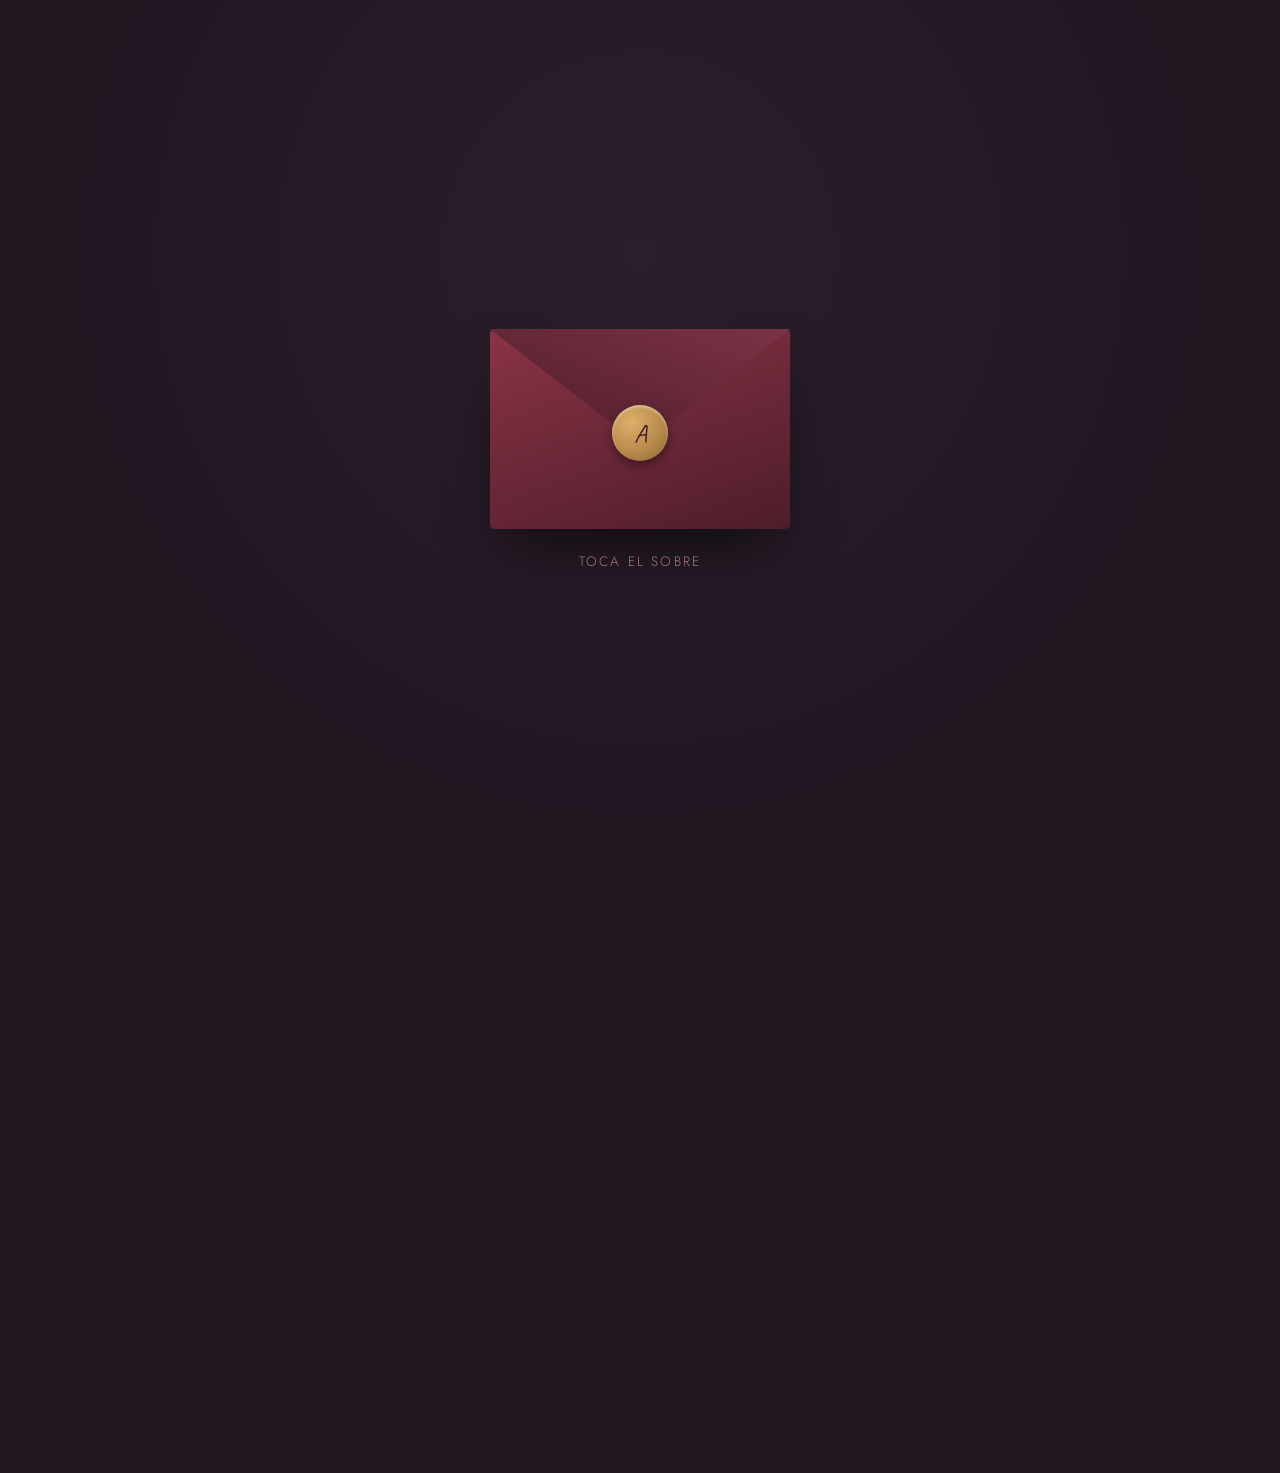
==== index.html @ 2d7c3dc6 "Update and rename index (6).html to index.html" ====
<!DOCTYPE html>
<html lang="es">
<head>
<meta charset="UTF-8" />
<meta name="viewport" content="width=device-width, initial-scale=1" />
<title>Para ti, Caro</title>
<link rel="preconnect" href="https://fonts.googleapis.com">
<link rel="preconnect" href="https://fonts.gstatic.com" crossorigin>
<link href="https://fonts.googleapis.com/css2?family=Playfair+Display:ital,wght@0,600;0,700;1,600&family=EB+Garamond:ital,wght@0,400;0,500;1,400;1,500&family=Caveat:wght@500;600;700&family=Jost:wght@300;400;500&display=swap" rel="stylesheet">
<link rel="stylesheet" href="style.css">
</head>
<body>

  <div class="scene-envelope" id="envelopeScene">
    <div class="ambient-particles" id="particles" aria-hidden="true"></div>
    <div class="envelope-wrap">
      <button class="envelope" id="envelopeBtn" aria-label="Abrir la carta">
        <div class="envelope-back"></div>
        <div class="letter-peek"></div>
        <div class="envelope-flap"></div>
        <div class="wax-seal">A</div>
      </button>
      <p class="envelope-hint">Toca el sobre</p>
    </div>
  </div>

  <div class="scene-letter">
    <main class="letter-card">
      <p class="dateline" id="dateline"></p>
      <p class="salutation">Para ti, <span class="script">Caro</span></p>

      <section class="letter-body">
        <p class="reveal">Sé que hemos pasado por momentos difíciles y que mis errores pesaron mucho en nuestra relación. He estado pensando profundamente en todo, en lo que fuimos y en lo valioso que es lo que construimos juntos.</p>
        <p class="reveal">Quiero pedirte perdón de todo corazón por cada vez que te hice sentir mal, por los desacuerdos y por todo el dolor que mis acciones o faltas de sinceridad pudieron causarte. Reconozco mis fallas y me duele enormemente saber que te lastimé.</p>
        <p class="reveal">Eres una persona sumamente especial para mí, y los momentos más bonitos que tengo guardados son a tu lado. Sé que reconstruir la confianza toma tiempo y que las cosas no se borran de la noche a la mañana, pero mi arrepentimiento es sincero y mi deseo de hacer las cosas bien también.</p>
        <p class="reveal">Si en tu corazón todavía queda un espacio y deseas darme la oportunidad de demostrarte un cambio real, me encantaría saber si quieres volver a intentarlo conmigo y caminar de la mano otra vez.</p>
        <p class="reveal">Gracias por haber sido parte de mi vida y por todo lo bonito que me has enseñado. Pase lo que pase, siempre te tendré un cariño inmenso.</p>
      </section>

      <footer class="letter-sign reveal">
        <p class="sign-off">Con todo mi cariño,</p>
        <p class="signature">Axel</p>
      </footer>

      <section class="reply-box reveal" id="replyBox">
        <p class="reply-question">Cuando estés lista, me encantaría saber qué sientes.</p>
        <div class="reply-actions">
          <button class="btn btn-primary" data-reply="yes">Sí, quiero intentarlo 💛</button>
          <button class="btn btn-secondary" data-reply="wait">Necesito más tiempo</button>
        </div>
        <p class="reply-response" id="replyResponse" aria-live="polite"></p>
        <button class="reset-reply" id="resetReply" hidden>Cambiar respuesta</button>
      </section>
    </main>
  </div>

<script src="script.js"></script>
</body>
</html>
---- style.css ----
:root{
  --paper:#f3e8d8;
  --ink:#2e211c;
  --ink-soft:#4a3831;
  --wine:#6e2a3a;
  --wine-dark:#4e1d29;
  --wine-bright:#8a3347;
  --rose:#c98a93;
  --gold:#b98b4e;
  --night:#1f1620;
  --night-2:#2b1e2c;
}

*{box-sizing:border-box;}
html,body{
  margin:0;
  height:100%;
  background:var(--night);
  overflow:hidden;
}
body{
  font-family:'EB Garamond', serif;
  color:var(--ink);
  -webkit-font-smoothing:antialiased;
}

/* ---------- Escena 1: el sobre ---------- */
.scene-envelope{
  position:fixed;
  inset:0;
  z-index:10;
  display:flex;
  flex-direction:column;
  align-items:center;
  justify-content:center;
  gap:28px;
  background:
    radial-gradient(ellipse at 50% 28%, var(--night-2), var(--night) 72%);
  transition:opacity .8s ease;
}
.scene-envelope.fade-out{
  opacity:0;
  pointer-events:none;
}

.ambient-particles{
  position:absolute;
  inset:0;
  overflow:hidden;
  pointer-events:none;
}
.particle{
  position:absolute;
  bottom:-10px;
  width:3px;
  height:3px;
  border-radius:50%;
  background:var(--gold);
  opacity:0;
  animation-name:float-up;
  animation-timing-function:ease-in;
  animation-iteration-count:infinite;
}
@keyframes float-up{
  0%{ transform:translateY(0); opacity:0; }
  12%{ opacity:.55; }
  85%{ opacity:.35; }
  100%{ transform:translateY(-70vh); opacity:0; }
}

.envelope-wrap{
  position:relative;
  display:flex;
  flex-direction:column;
  align-items:center;
  gap:22px;
}

.envelope{
  position:relative;
  width:min(300px, 78vw);
  aspect-ratio:3/2;
  background:none;
  border:none;
  padding:0;
  cursor:pointer;
  perspective:1200px;
}
.envelope:focus-visible{
  outline:2px solid var(--rose);
  outline-offset:8px;
}
.envelope-back{
  position:absolute;
  inset:0;
  border-radius:5px;
  background:linear-gradient(160deg,var(--wine-bright),var(--wine-dark));
  box-shadow:0 30px 60px -18px rgba(0,0,0,.6), inset 0 1px 0 rgba(255,255,255,.06);
}
.letter-peek{
  position:absolute;
  left:9%;
  right:9%;
  top:16%;
  height:64%;
  background:var(--paper);
  border-radius:3px;
  box-shadow:0 10px 24px rgba(0,0,0,.3);
  opacity:0;
  transform:translateY(8%);
  transition:transform 1.1s cubic-bezier(.2,.8,.2,1) .45s, opacity .5s ease .45s;
  z-index:1;
}
.envelope.opening .letter-peek{
  opacity:1;
  transform:translateY(-42%);
  z-index:4;
}
.envelope-flap{
  position:absolute;
  top:0; left:0;
  width:100%;
  height:58%;
  clip-path:polygon(0 0, 100% 0, 50% 100%);
  background:linear-gradient(200deg,#7c3245,var(--wine-dark));
  transform-origin:top center;
  transition:transform 1s cubic-bezier(.65,0,.35,1);
  box-shadow:0 6px 14px rgba(0,0,0,.35);
  z-index:3;
}
.envelope.opening .envelope-flap{
  transform:rotateX(-178deg);
}
.wax-seal{
  position:absolute;
  top:52%; left:50%;
  width:clamp(42px,11vw,56px);
  height:clamp(42px,11vw,56px);
  transform:translate(-50%,-50%);
  border-radius:50%;
  background:radial-gradient(circle at 35% 30%, #dcb06a, var(--gold) 55%, #8a642f 100%);
  display:flex;
  align-items:center;
  justify-content:center;
  font-family:'Caveat',cursive;
  font-size:clamp(1.3rem,4vw,1.6rem);
  color:var(--wine-dark);
  box-shadow:0 4px 10px rgba(0,0,0,.4), inset 0 2px 3px rgba(255,255,255,.4);
  z-index:5;
  transition:opacity .4s ease, transform .4s ease;
}
.envelope.opening .wax-seal{
  opacity:0;
  transform:translate(-50%,-50%) scale(1.4) rotate(14deg);
}

.envelope-hint{
  margin:0;
  font-family:'Jost', sans-serif;
  font-weight:300;
  font-size:.85rem;
  letter-spacing:.16em;
  text-transform:uppercase;
  color:var(--rose);
  animation:pulse 2.4s ease-in-out infinite;
}
@keyframes pulse{
  0%,100%{ opacity:.55; }
  50%{ opacity:1; }
}
.envelope.opening ~ .envelope-hint{
  opacity:0;
  transition:opacity .3s ease;
}

/* ---------- Escena 2: la carta ---------- */
.scene-letter{
  min-height:100%;
  background:linear-gradient(180deg,#241a26 0%, #1c1420 420px, var(--night) 820px);
  padding:72px 18px 110px;
  display:flex;
  justify-content:center;
}

.letter-card{
  width:100%;
  max-width:620px;
  background:var(--paper);
  background-image:
    radial-gradient(circle at 18% 15%, rgba(110,42,58,.04), transparent 40%),
    radial-gradient(circle at 82% 65%, rgba(185,139,78,.06), transparent 45%);
  border-radius:4px;
  padding:clamp(30px,6vw,58px);
  box-shadow:0 24px 60px -14px rgba(0,0,0,.55), 0 2px 6px rgba(0,0,0,.18);
}

.dateline{
  margin:0 0 30px;
  text-align:right;
  font-family:'Jost', sans-serif;
  font-weight:300;
  font-size:.78rem;
  letter-spacing:.12em;
  text-transform:uppercase;
  color:var(--ink-soft);
  opacity:.75;
}

.salutation{
  margin:0 0 34px;
  font-family:'Playfair Display', serif;
  font-style:italic;
  font-weight:600;
  font-size:clamp(1.5rem,4.4vw,2rem);
  color:var(--wine);
}
.salutation .script{
  font-family:'Caveat', cursive;
  font-style:normal;
  font-size:1.35em;
  color:var(--wine);
}

.letter-body p{
  font-size:clamp(1.02rem,2.1vw,1.14rem);
  line-height:1.9;
  color:var(--ink-soft);
  margin:0 0 1.5em;
}
.letter-body p:first-of-type::first-letter{
  font-family:'Playfair Display', serif;
  font-weight:700;
  font-style:italic;
  font-size:3.1em;
  line-height:.75;
  float:left;
  padding:6px 9px 0 0;
  color:var(--wine);
}

.reveal{
  opacity:0;
  transform:translateY(16px);
  transition:opacity .85s ease, transform .85s ease;
}
.reveal.in-view{
  opacity:1;
  transform:translateY(0);
}

.letter-sign{
  margin:12px 0 44px;
}
.sign-off{
  margin:0 0 2px;
  font-style:italic;
  color:var(--ink-soft);
  font-size:1.02rem;
}
.signature{
  font-family:'Caveat', cursive;
  font-size:2.4rem;
  color:var(--wine);
  margin:0;
}

.reply-box{
  border-top:1px solid rgba(185,139,78,.4);
  padding-top:32px;
  text-align:center;
}
.reply-question{
  font-style:italic;
  color:var(--ink-soft);
  font-size:1.05rem;
  margin:0 0 22px;
}
.reply-actions{
  display:flex;
  flex-wrap:wrap;
  gap:14px;
  justify-content:center;
}
.btn{
  font-family:'Jost', sans-serif;
  font-size:.92rem;
  letter-spacing:.02em;
  padding:13px 24px;
  border-radius:3px;
  cursor:pointer;
  transition:transform .2s ease, box-shadow .2s ease, opacity .2s ease, background .2s ease;
}
.btn:focus-visible{
  outline:2px solid var(--wine);
  outline-offset:3px;
}
.btn-primary{
  background:linear-gradient(135deg,var(--wine-bright),var(--wine-dark));
  color:var(--paper);
  border:none;
  box-shadow:0 8px 18px -6px rgba(110,42,58,.6);
}
.btn-primary:hover:not(:disabled){ transform:translateY(-2px); box-shadow:0 12px 22px -6px rgba(110,42,58,.7); }
.btn-secondary{
  background:transparent;
  color:var(--ink-soft);
  border:1px solid rgba(74,56,49,.35);
}
.btn-secondary:hover:not(:disabled){ background:rgba(74,56,49,.06); }
.btn:disabled{ opacity:.45; cursor:default; transform:none; }

.reply-response{
  margin:22px 0 0;
  font-family:'Caveat', cursive;
  font-size:1.4rem;
  color:var(--wine);
  opacity:0;
  transition:opacity .7s ease;
  min-height:1.4em;
}
.reply-response.show{ opacity:1; }

.reset-reply{
  display:inline-block;
  margin-top:10px;
  font-family:'Jost', sans-serif;
  font-size:.72rem;
  letter-spacing:.08em;
  text-transform:uppercase;
  color:var(--ink-soft);
  opacity:.55;
  text-decoration:underline;
  cursor:pointer;
  background:none;
  border:none;
}
.reset-reply:hover{ opacity:.85; }
.reset-reply[hidden]{ display:none; }

@media (prefers-reduced-motion: reduce){
  *{ animation-duration:.01ms !important; animation-iteration-count:1 !important; transition-duration:.01ms !important; }
}
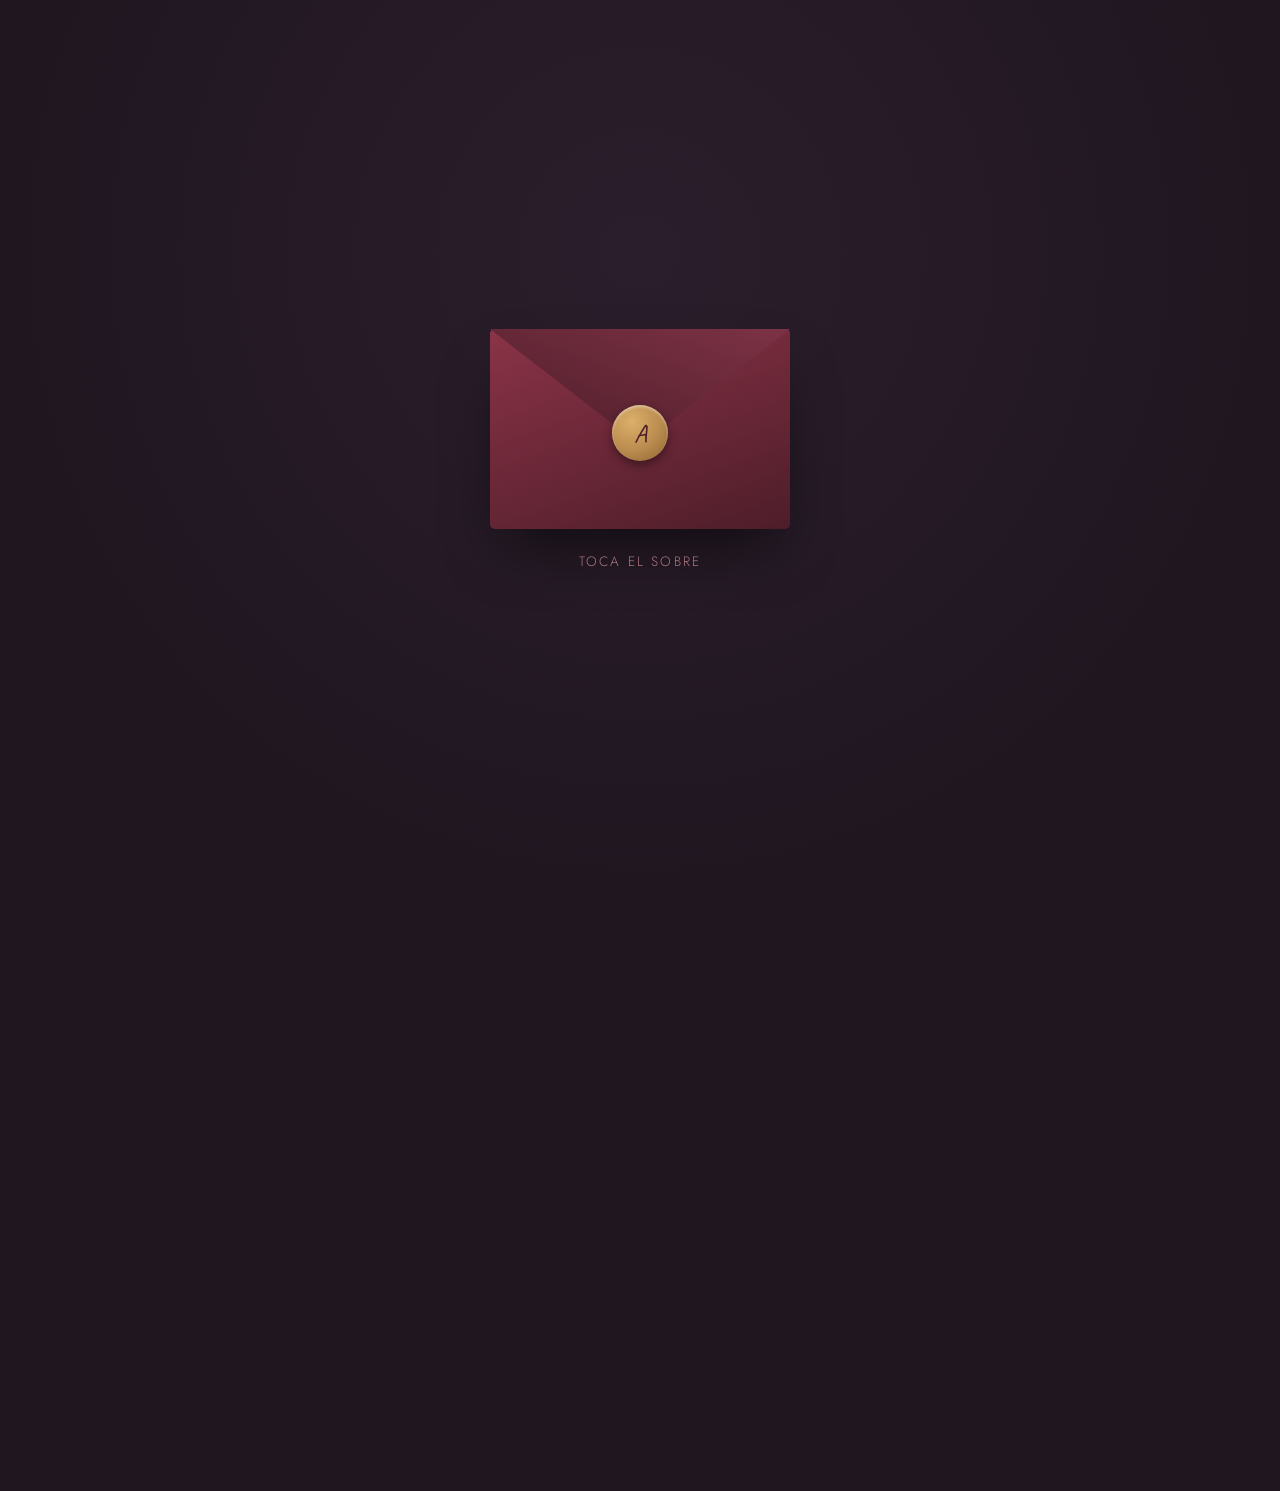
==== commit 613cb0e5: "Add audio element and music toggle button Added background music and a toggle button for sound contr" ====
--- a/index.html
+++ b/index.html
@@ -10,6 +10,9 @@
 <link rel="stylesheet" href="style.css">
 </head>
 <body>
+
+  <audio id="bgMusic" src="musica.mp3" loop preload="auto"></audio>
+  <button class="music-toggle" id="musicToggle" aria-label="Silenciar música" hidden>♪</button>
 
   <div class="scene-envelope" id="envelopeScene">
     <div class="ambient-particles" id="particles" aria-hidden="true"></div>
